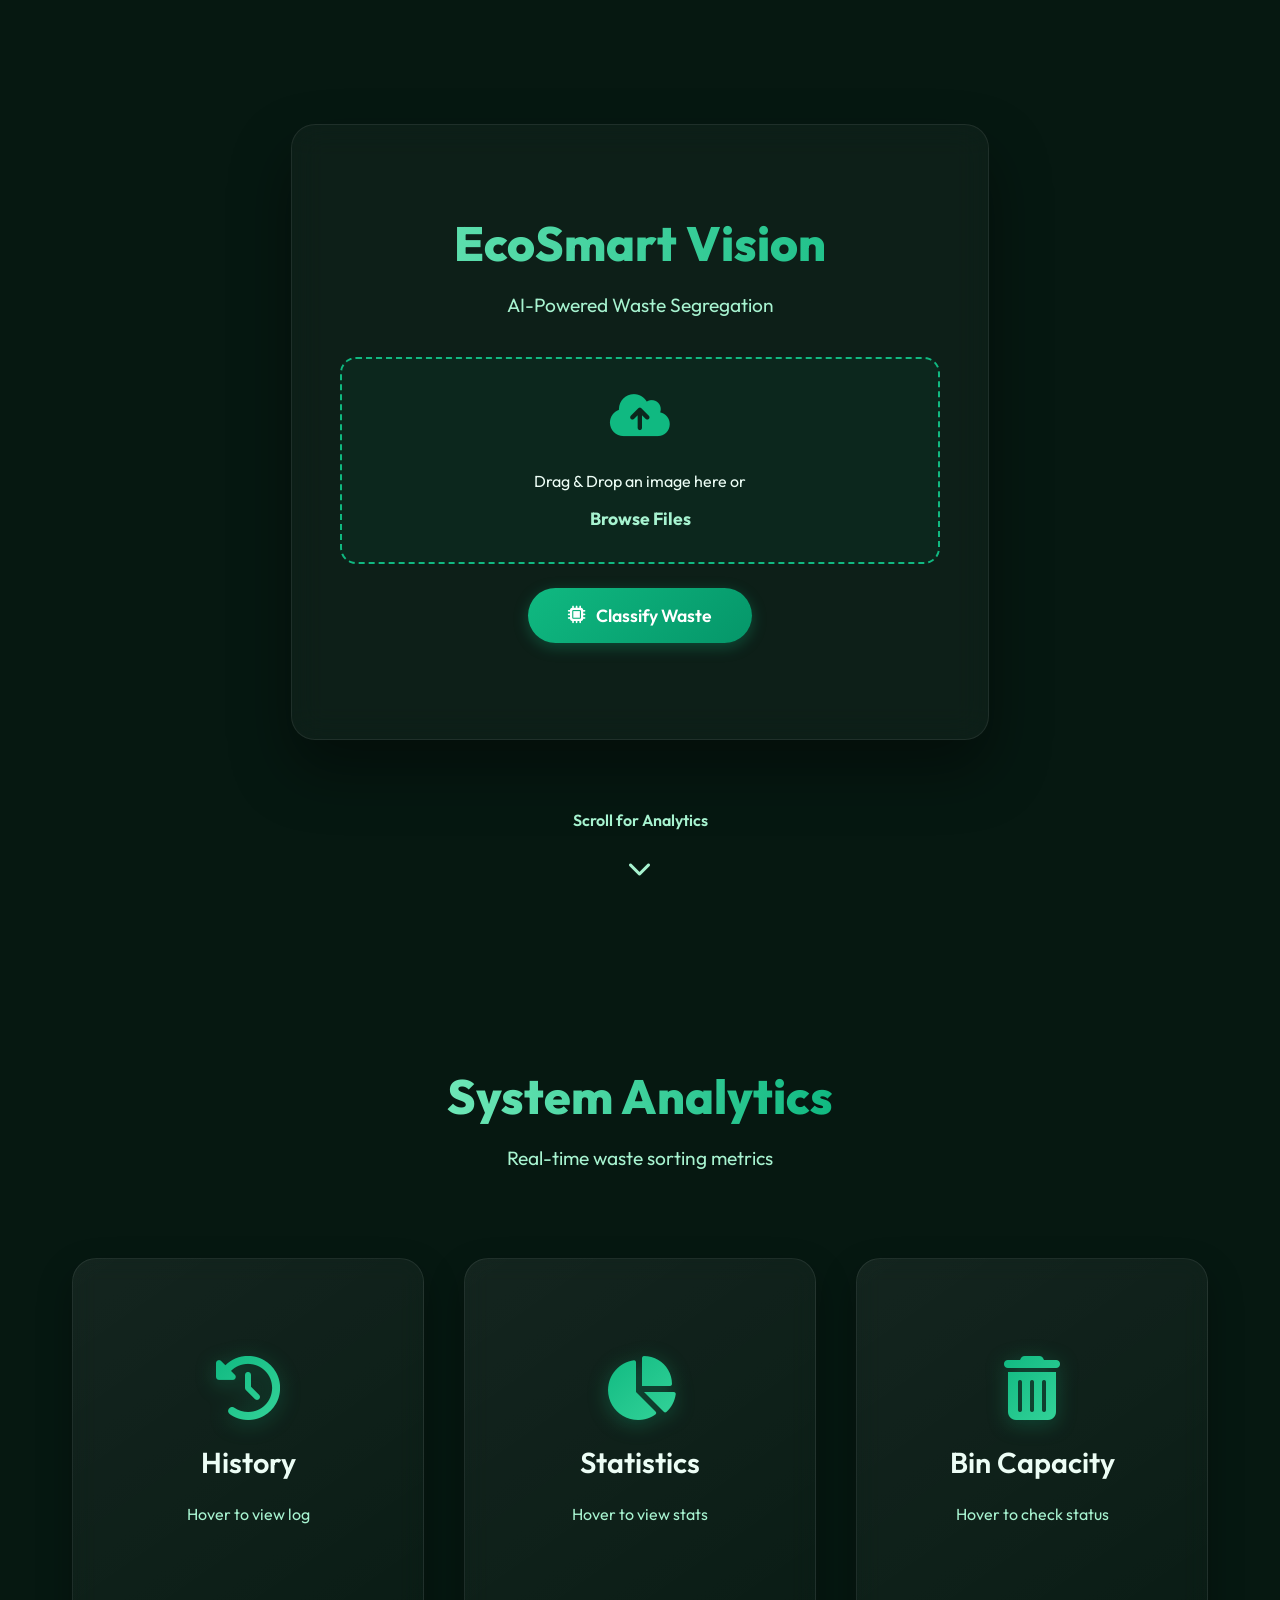
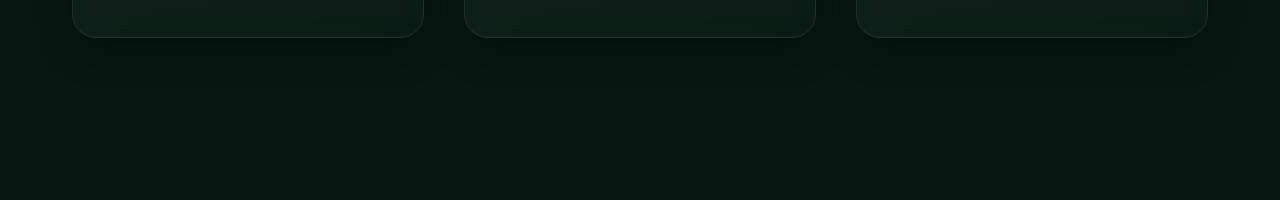
==== index.html @ 2f1b4385 "Initial commit of EcoSmart Vision" ====
<!DOCTYPE html>
<html lang="en">
<head>
    <meta charset="UTF-8">
    <meta name="viewport" content="width=device-width, initial-scale=1.0">
    <title>Smart Waste Management</title>
    <link href="https://fonts.googleapis.com/css2?family=Outfit:wght@300;400;600;800&display=swap" rel="stylesheet">
    <link rel="stylesheet" href="https://cdnjs.cloudflare.com/ajax/libs/font-awesome/6.4.0/css/all.min.css">
    
    <style>
        :root {
            --primary: #10b981;
            --secondary: #059669;
            --dark-bg: #061811;
            --glass-bg: rgba(255, 255, 255, 0.03);
            --glass-border: rgba(255, 255, 255, 0.08);
            --text-main: #ecfdf5;
            --text-muted: #a7f3d0;
        }

        body, html {
            margin: 0;
            padding: 0;
            font-family: 'Outfit', sans-serif;
            background-color: var(--dark-bg);
            color: var(--text-main);
            overflow-x: hidden;
            scroll-behavior: smooth;
        }

        /* Dynamic Background Animation */
        .bg-animation {
            position: fixed;
            top: 0; left: 0; width: 100vw; height: 100vh;
            z-index: -1;
            overflow: hidden;
            background: radial-gradient(circle at 15% 50%, rgba(16, 185, 129, 0.15), transparent 50%),
                        radial-gradient(circle at 85% 30%, rgba(5, 150, 105, 0.15), transparent 50%);
        }

        .floating-element {
            position: absolute;
            background: linear-gradient(135deg, rgba(16, 185, 129, 0.15), rgba(5, 150, 105, 0.05));
            backdrop-filter: blur(5px);
            border: 1px solid rgba(255, 255, 255, 0.05);
            border-radius: 50%;
            animation: float 15s infinite ease-in-out;
        }

        @keyframes float {
            0% { transform: translateY(0) rotate(0deg) scale(1); }
            50% { transform: translateY(-100px) rotate(180deg) scale(1.1); }
            100% { transform: translateY(0) rotate(360deg) scale(1); }
        }

        /* Layout */
        section {
            min-height: 100vh;
            display: flex;
            flex-direction: column;
            justify-content: center;
            align-items: center;
            padding: 4rem 2rem 100px 2rem;
            position: relative;
            box-sizing: border-box;
        }

        /* Glass Container */
        .glass-panel {
            background: var(--glass-bg);
            backdrop-filter: blur(16px);
            -webkit-backdrop-filter: blur(16px);
            border: 1px solid var(--glass-border);
            border-radius: 24px;
            box-shadow: 0 30px 60px rgba(0, 0, 0, 0.4);
            padding: 3rem;
            width: 100%;
            max-width: 600px;
            text-align: center;
            opacity: 0;
            transform: translateY(30px);
            transition: opacity 0.8s ease, transform 0.8s ease;
        }
        
        .glass-panel.show {
            opacity: 1;
            transform: translateY(0);
        }

        h1 {
            font-weight: 800;
            font-size: 3rem;
            margin-bottom: 0.5rem;
            background: linear-gradient(to right, #6ee7b7, #10b981);
            -webkit-background-clip: text;
            -webkit-text-fill-color: transparent;
        }

        p.subtitle {
            font-size: 1.2rem;
            color: var(--text-muted);
            margin-bottom: 2.5rem;
        }

        /* Upload Area */
        .upload-area {
            border: 2px dashed var(--primary);
            border-radius: 16px;
            padding: 2rem;
            cursor: pointer;
            transition: all 0.3s ease;
            position: relative;
            background: rgba(16, 185, 129, 0.05);
            margin-bottom: 1.5rem;
        }

        .upload-area:hover {
            background: rgba(16, 185, 129, 0.1);
            transform: translateY(-2px);
        }

        .upload-area i {
            font-size: 3rem;
            color: var(--primary);
            margin-bottom: 1rem;
        }

        input[type="file"] {
            position: absolute;
            width: 100%;
            height: 100%;
            top: 0;
            left: 0;
            opacity: 0;
            cursor: pointer;
        }

        /* Buttons Component */
        .btn {
            background: linear-gradient(135deg, var(--primary), var(--secondary));
            color: white;
            border: none;
            padding: 1rem 2.5rem;
            font-size: 1.1rem;
            font-weight: 600;
            border-radius: 50px;
            cursor: pointer;
            transition: all 0.3s cubic-bezier(0.25, 0.8, 0.25, 1);
            box-shadow: 0 4px 15px rgba(16, 185, 129, 0.3);
            display: inline-flex;
            align-items: center;
            gap: 10px;
            font-family: 'Outfit', sans-serif;
        }

        .btn:hover {
            transform: translateY(-3px) scale(1.02);
            box-shadow: 0 8px 25px rgba(16, 185, 129, 0.5);
        }

        .btn:active {
            transform: translateY(1px);
        }

        /* Image Preview */
        .preview-container {
            display: none;
            margin: 1.5rem auto;
            position: relative;
            width: 100%;
            max-width: 220px;
            height: 180px;
            border-radius: 16px;
            overflow: hidden;
            box-sizing: border-box;
            box-shadow: 0 10px 30px rgba(0,0,0,0.5);
            border: 1px solid var(--glass-border);
        }
        
        #preview {
            width: 100%;
            height: 100%;
            object-fit: cover;
        }

        /* Result Tag */
        .result-tag {
            display: inline-block;
            margin-top: 1.5rem;
            padding: 10px 25px;
            border-radius: 30px;
            font-weight: 600;
            font-size: 1.2rem;
            opacity: 0;
            transform: scale(0.9);
            transition: all 0.4s ease;
        }

        .result-tag.show {
            opacity: 1;
            transform: scale(1);
        }
        
        .tag-plastic { background: rgba(239, 68, 68, 0.15); color: #fca5a5; border: 1px solid rgba(239, 68, 68, 0.5); }
        .tag-wet { background: rgba(16, 185, 129, 0.15); color: #6ee7b7; border: 1px solid rgba(16, 185, 129, 0.5); }
        .tag-metal { background: rgba(59, 130, 246, 0.15); color: #93c5fd; border: 1px solid rgba(59, 130, 246, 0.5); }
        .tag-unknown { background: rgba(156, 163, 175, 0.15); color: #d1d5db; border: 1px solid rgba(156, 163, 175, 0.5); }

        /* Scroll Down Indicator */
        .scroll-indicator {
            position: absolute;
            bottom: 20px;
            z-index: 10;
            display: flex;
            flex-direction: column;
            align-items: center;
            gap: 10px;
            color: var(--text-muted);
            cursor: pointer;
            transition: color 0.3s;
            text-decoration: none;
            font-weight: 600;
        }

        .scroll-indicator:hover {
            color: var(--primary);
        }

        .scroll-indicator i {
            font-size: 1.5rem;
            animation: bounce 2s infinite;
        }

        @keyframes bounce {
            0%, 20%, 50%, 80%, 100% { transform: translateY(0); }
            40% { transform: translateY(-10px); }
            60% { transform: translateY(-5px); }
        }

        /* Enhanced Flip Cards Dashboard */
        #dashboard {
            max-width: 1200px;
            margin: 0 auto;
        }
        
        .dash-title {
            text-align: center;
            margin-bottom: 3rem;
            opacity: 0;
            transform: translateY(20px);
            transition: all 0.6s ease;
        }
        
        .dash-title.show {
            opacity: 1;
            transform: translateY(0);
        }

        .grid {
            display: grid;
            grid-template-columns: repeat(auto-fit, minmax(320px, 1fr));
            gap: 2.5rem;
            width: 100%;
        }

        .card {
            height: 380px;
            perspective: 1500px;
            opacity: 0;
            transform: translateY(40px);
            transition: all 0.6s ease;
        }

        .card.show {
            opacity: 1;
            transform: translateY(0);
        }

        /* Staggered animation delays for cards */
        .card:nth-child(1) { transition-delay: 0.1s; }
        .card:nth-child(2) { transition-delay: 0.2s; }
        .card:nth-child(3) { transition-delay: 0.3s; }

        .inner {
            width: 100%;
            height: 100%;
            transition: transform 0.8s cubic-bezier(0.175, 0.885, 0.32, 1.275);
            transform-style: preserve-3d;
            position: relative;
            box-shadow: 0 15px 35px rgba(0,0,0,0.3);
            border-radius: 24px;
        }

        .card:hover .inner {
            transform: rotateY(180deg);
        }

        .front, .back {
            position: absolute;
            width: 100%;
            height: 100%;
            border-radius: 24px;
            backface-visibility: hidden;
            display: flex;
            flex-direction: column;
            justify-content: center;
            align-items: center;
            padding: 2rem;
            box-sizing: border-box;
            background: var(--glass-bg);
            border: 1px solid var(--glass-border);
            backdrop-filter: blur(12px);
        }

        /* Card Front Styles */
        .front {
            background: linear-gradient(145deg, rgba(255,255,255,0.06), rgba(255,255,255,0.02));
        }

        .front i {
            font-size: 4rem;
            margin-bottom: 1.5rem;
            background: linear-gradient(to bottom right, var(--primary), #34d399);
            -webkit-background-clip: text;
            -webkit-text-fill-color: transparent;
            filter: drop-shadow(0 4px 10px rgba(16,185,129,0.3));
        }
        
        .front h3 {
            font-size: 1.8rem;
            margin: 0 0 0.5rem 0;
            font-weight: 600;
        }

        /* Card Back Styles */
        .back {
            transform: rotateY(180deg);
            background: linear-gradient(145deg, rgba(16,185,129,0.1), rgba(5,150,105,0.05));
            border-color: rgba(16,185,129,0.3);
        }

        .back h3 {
            margin-top: 0;
            font-size: 1.6rem;
            margin-bottom: 1.5rem;
            border-bottom: 2px solid rgba(16,185,129,0.5);
            padding-bottom: 0.5rem;
            color: var(--primary);
            width: 100%;
            text-align: center;
        }

        /* Lists and Stats */
        ul {
            list-style: none;
            padding: 0;
            margin: 0;
            width: 100%;
            max-height: 220px;
            overflow-y: auto;
        }

        ul::-webkit-scrollbar {
            width: 6px;
        }
        
        ul::-webkit-scrollbar-thumb {
            background: var(--primary);
            border-radius: 3px;
        }

        li {
            background: rgba(255,255,255,0.05);
            margin-bottom: 10px;
            padding: 12px 15px;
            border-radius: 12px;
            display: flex;
            align-items: center;
            gap: 12px;
            font-size: 1.1rem;
            border: 1px solid rgba(255,255,255,0.05);
        }

        .stat-item {
            display: flex;
            justify-content: space-between;
            width: 100%;
            margin-bottom: 15px;
            font-size: 1.2rem;
            background: rgba(0,0,0,0.25);
            padding: 15px;
            border-radius: 12px;
            box-sizing: border-box;
            border: 1px solid rgba(255,255,255,0.05);
        }

        .stat-amount {
            font-weight: 800;
            color: var(--text-main);
        }

        #binStatus {
            font-size: 2.8rem;
            font-weight: 800;
            margin: 15px 0 5px 0;
            text-shadow: 0 0 20px rgba(0,0,0,0.5);
        }

        .status-empty { color: #10b981; }
        .status-half { color: #fbbf24; }
        .status-full { color: #ef4444; animation: pulse 1s infinite alternate; }

        @keyframes pulse {
            from { transform: scale(1); text-shadow: 0 0 15px rgba(239, 68, 68, 0.5); }
            to { transform: scale(1.05); text-shadow: 0 0 35px rgba(239, 68, 68, 0.8); }
        }

        .alert-msg {
            background: rgba(239, 68, 68, 0.2);
            color: #fca5a5;
            padding: 10px 20px;
            border-radius: 10px;
            font-weight: 600;
            display: none;
            border: 1px solid rgba(239, 68, 68, 0.5);
            margin-top: 10px;
        }
        
        .alert-msg.show {
            display: block;
        }

        /* Responsive */
        @media (max-width: 768px) {
            h1 { font-size: 2.2rem; }
            .glass-panel { padding: 2rem; width: 85%; }
            .grid { grid-template-columns: 1fr; }
            .card { height: 350px; }
        }
    </style>
</head>
<body>

    <!-- Background Animation -->
    <div class="bg-animation" id="bgObjects"></div>

    <!-- MAIN HERO SECTION -->
    <section id="home">
        <div class="glass-panel observe-me">
            <h1>EcoSmart Vision</h1>
            <p class="subtitle">AI-Powered Waste Segregation</p>

            <div class="upload-area" id="dropZone">
                <i class="fa-solid fa-cloud-arrow-up"></i>
                <p>Drag & Drop an image here or</p>
                <div style="font-size: 1.1rem; color: #a7f3d0;"><strong>Browse Files</strong></div>
                <input type="file" id="imageInput" accept="image/*">
            </div>

            <div class="preview-container">
                <img id="preview" alt="Preview">
            </div>

            <button class="btn" onclick="classifyImage()">
                <i class="fa-solid fa-microchip"></i> Classify Waste
            </button>

            <br>
            <div id="result" class="result-tag"></div>
        </div>

        <a href="#dashboard" class="scroll-indicator">
            <p>Scroll for Analytics</p>
            <i class="fa-solid fa-chevron-down"></i>
        </a>
    </section>

    <!-- DASHBOARD SECTION -->
    <section id="dashboard">
        <div class="dash-title observe-me">
            <h1>System Analytics</h1>
            <p class="subtitle">Real-time waste sorting metrics</p>
        </div>

        <div class="grid">
            
            <!-- History Card -->
            <div class="card observe-me">
                <div class="inner">
                    <div class="front">
                        <i class="fa-solid fa-clock-rotate-left"></i>
                        <h3>History</h3>
                        <p style="color: var(--text-muted)">Hover to view log</p>
                    </div>
                    <div class="back">
                        <h3>Recent Scans</h3>
                        <ul id="historyList">
                            <li style="color: var(--text-muted); justify-content: center; background: none; border: none;">No items scanned yet</li>
                        </ul>
                    </div>
                </div>
            </div>

            <!-- Statistics Card -->
            <div class="card observe-me">
                <div class="inner">
                    <div class="front">
                        <i class="fa-solid fa-chart-pie"></i>
                        <h3>Statistics</h3>
                        <p style="color: var(--text-muted)">Hover to view stats</p>
                    </div>
                    <div class="back">
                        <h3>Distribution</h3>
                        <div style="width: 100%">
                            <div class="stat-item">
                                <span><i class="fa-solid fa-bottle-water" style="color:#fca5a5; margin-right:10px;"></i>Plastic</span>
                                <span class="stat-amount" id="stat-plastic">0</span>
                            </div>
                            <div class="stat-item">
                                <span><i class="fa-solid fa-leaf" style="color:#6ee7b7; margin-right:10px;"></i>Wet Waste</span>
                                <span class="stat-amount" id="stat-wet">0</span>
                            </div>
                            <div class="stat-item">
                                <span><i class="fa-solid fa-box-archive" style="color:#93c5fd; margin-right:10px;"></i>Metal</span>
                                <span class="stat-amount" id="stat-metal">0</span>
                            </div>
                        </div>
                    </div>
                </div>
            </div>

            <!-- Bin Status Card -->
            <div class="card observe-me">
                <div class="inner">
                    <div class="front">
                        <i class="fa-solid fa-trash-can"></i>
                        <h3>Bin Capacity</h3>
                        <p style="color: var(--text-muted)">Hover to check status</p>
                    </div>
                    <div class="back">
                        <h3>Current Level</h3>
                        <div id="binStatus" class="status-empty">Empty</div>
                        <p style="color: var(--text-muted); margin-bottom: 20px" id="binPercentage">0% Full</p>
                        <div class="alert-msg" id="alertMsg">
                            <i class="fa-solid fa-triangle-exclamation"></i> Action Required: Empty Bin!
                        </div>
                    </div>
                </div>
            </div>

        </div>
    </section>

    <script>
        // Generated Background Elements
        const bgContainer = document.getElementById('bgObjects');
        for (let i = 0; i < 18; i++) {
            let el = document.createElement('div');
            el.className = 'floating-element';
            
            // Random properties
            let size = Math.random() * 120 + 40;
            let left = Math.random() * 100;
            let top = Math.random() * 100;
            let delay = Math.random() * 5;
            let duration = Math.random() * 15 + 15;
            
            el.style.width = `${size}px`;
            el.style.height = `${size}px`;
            el.style.left = `${left}vw`;
            el.style.top = `${top}vh`;
            el.style.animationDelay = `${delay}s`;
            el.style.animationDuration = `${duration}s`;
            
            // Randomly make some circles, some squircle
            el.style.borderRadius = Math.random() > 0.5 ? '50%' : '35%';
            
            bgContainer.appendChild(el);
        }

        // Intersection Observer for scroll animations
        const observer = new IntersectionObserver((entries) => {
            entries.forEach(entry => {
                if (entry.isIntersecting) {
                    entry.target.classList.add('show');
                }
            });
        }, { threshold: 0.15 });

        document.querySelectorAll('.observe-me').forEach(el => observer.observe(el));

        // Logic functionality
        let database = [];

        // File handling UI
        const imageInput = document.getElementById("imageInput");
        const dropZone = document.getElementById("dropZone");
        const previewBlock = document.querySelector(".preview-container");
        const previewImg = document.getElementById("preview");
        const resultTag = document.getElementById("result");

        imageInput.addEventListener("change", handleFile);
        
        dropZone.addEventListener("dragover", (e) => {
            e.preventDefault();
            dropZone.style.borderColor = "#34d399";
            dropZone.style.background = "rgba(16, 185, 129, 0.15)";
        });

        dropZone.addEventListener("dragleave", (e) => {
            e.preventDefault();
            dropZone.style.borderColor = "var(--primary)";
            dropZone.style.background = "rgba(16, 185, 129, 0.05)";
        });

        dropZone.addEventListener("drop", (e) => {
            e.preventDefault();
            dropZone.style.borderColor = "var(--primary)";
            dropZone.style.background = "rgba(16, 185, 129, 0.05)";
            
            if (e.dataTransfer.files.length) {
                imageInput.files = e.dataTransfer.files;
                handleFile();
            }
        });

        function handleFile() {
            let file = imageInput.files[0];
            if (file) {
                previewImg.src = URL.createObjectURL(file);
                previewBlock.style.display = "block";
                resultTag.classList.remove('show'); // hide previous result
            }
        }

        function classifyImage() {
            let file = imageInput.files[0];
            if (!file) {
                alert("Please upload or drag an image first!");
                return;
            }

            // Simple demo logic based on filename
            let name = file.name.toLowerCase();
            let resultType = "";
            let icon = "";
            let tagClass = "";

            if (name.includes("plastic") || name.includes("bottle")) {
                resultType = "Plastic";
                icon = '<i class="fa-solid fa-bottle-water"></i> ';
                tagClass = 'tag-plastic';
            }
            else if (name.includes("food") || name.includes("banana") || name.includes("apple") || name.includes("leaf")) {
                resultType = "Wet Waste";
                icon = '<i class="fa-solid fa-leaf"></i> ';
                tagClass = 'tag-wet';
            }
            else if (name.includes("metal") || name.includes("can")) {
                resultType = "Metal";
                icon = '<i class="fa-solid fa-box-archive"></i> ';
                tagClass = 'tag-metal';
            }
            else {
                resultType = "Unknown";
                icon = '<i class="fa-solid fa-circle-question"></i> ';
                tagClass = 'tag-unknown';
            }

            // Update Result Tag UI
            resultTag.innerHTML = `${icon} Detected: ${resultType}`;
            resultTag.className = `result-tag show ${tagClass}`;

            // Add to DB and update metrics
            database.push({ type: resultType, icon: icon });
            updateDashboard();
        }

        function updateDashboard() {
            // Update History
            let list = document.getElementById("historyList");
            list.innerHTML = "";
            
            // Reverse so newest is on top
            [...database].reverse().forEach(item => {
                let li = document.createElement("li");
                li.innerHTML = `<span style="font-size:1.3rem;">${item.icon}</span> <span>${item.type}</span>`;
                list.appendChild(li);
            });

            // Update Stats
            let p=0, w=0, m=0;
            database.forEach(item => {
                if(item.type === "Plastic") p++;
                if(item.type === "Wet Waste") w++;
                if(item.type === "Metal") m++;
            });

            document.getElementById("stat-plastic").innerText = p;
            document.getElementById("stat-wet").innerText = w;
            document.getElementById("stat-metal").innerText = m;

            // Update Bin Capacity Demo (Max 6 for demo purposes)
            let total = database.length;
            let maxCapacity = 6;
            let percent = Math.min(Math.round((total / maxCapacity) * 100), 100);
            
            let statusEl = document.getElementById("binStatus");
            let percentEl = document.getElementById("binPercentage");
            let alertEl = document.getElementById("alertMsg");

            percentEl.innerText = `${percent}% Full`;

            if(total < 3) {
                statusEl.innerText = "Empty";
                statusEl.className = "status-empty";
                alertEl.classList.remove('show');
            }
            else if(total < 6) {
                statusEl.innerText = "Filling Up";
                statusEl.className = "status-half";
                alertEl.classList.remove('show');
            }
            else {
                statusEl.innerText = "FULL";
                statusEl.className = "status-full";
                alertEl.classList.add('show');
            }
        }
    </script>

</body>
</html>
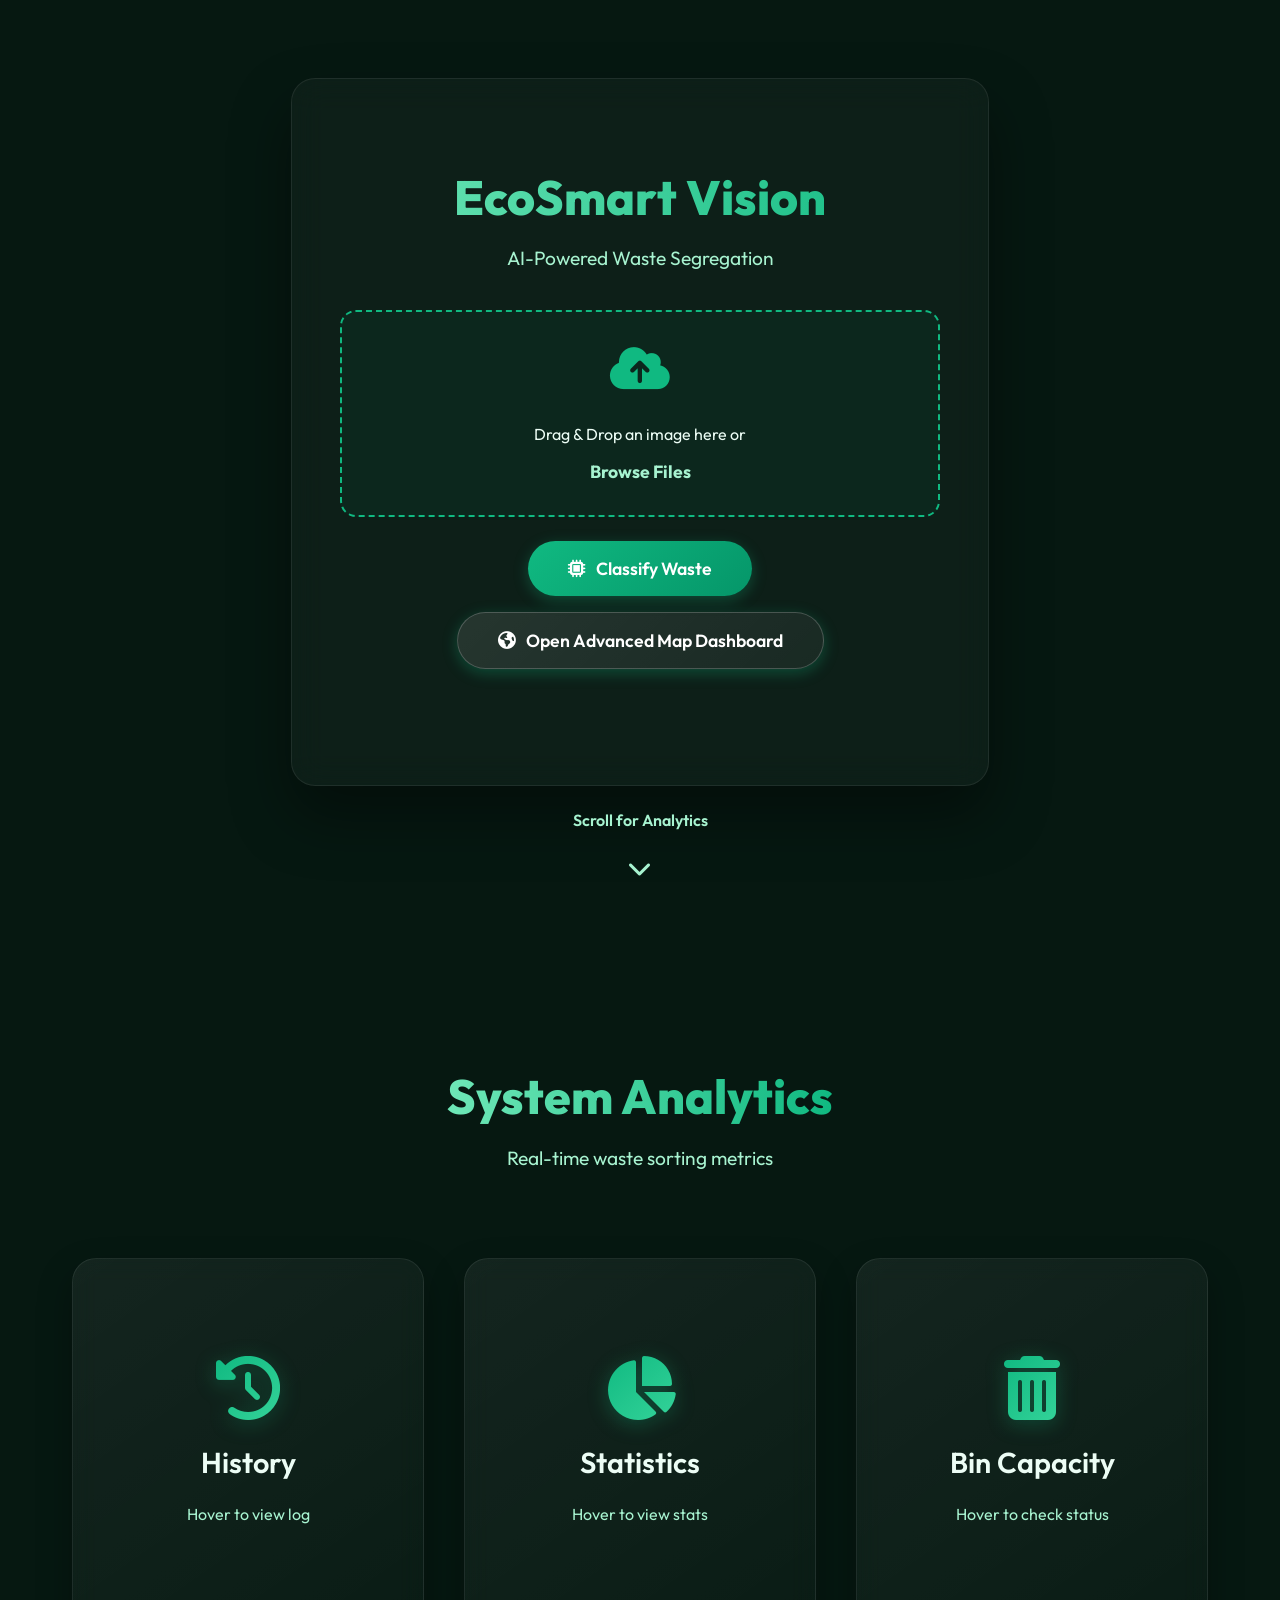
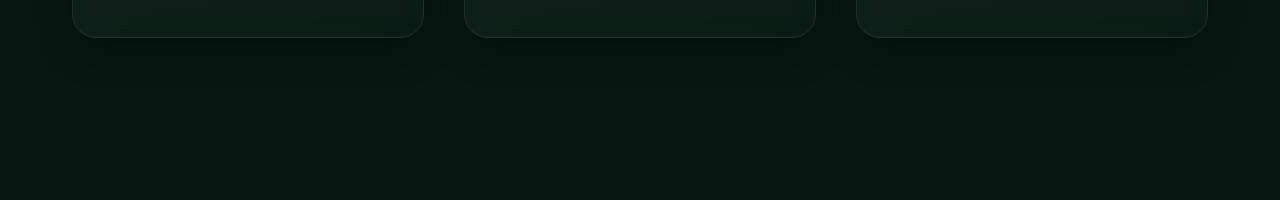
==== commit 2cb70ce5: "feat: integrate advanced live map dashboard" ====
--- a/index.html
+++ b/index.html
@@ -464,6 +464,12 @@
             <button class="btn" onclick="classifyImage()">
                 <i class="fa-solid fa-microchip"></i> Classify Waste
             </button>
+
+            <div style="margin-top: 1rem;">
+                <a href="dashboard.html" class="btn" style="text-decoration: none; background: linear-gradient(135deg, rgba(255,255,255,0.1), rgba(255,255,255,0.05)); border: 1px solid rgba(255,255,255,0.2);">
+                    <i class="fa-solid fa-earth-americas"></i> Open Advanced Map Dashboard
+                </a>
+            </div>
 
             <br>
             <div id="result" class="result-tag"></div>
